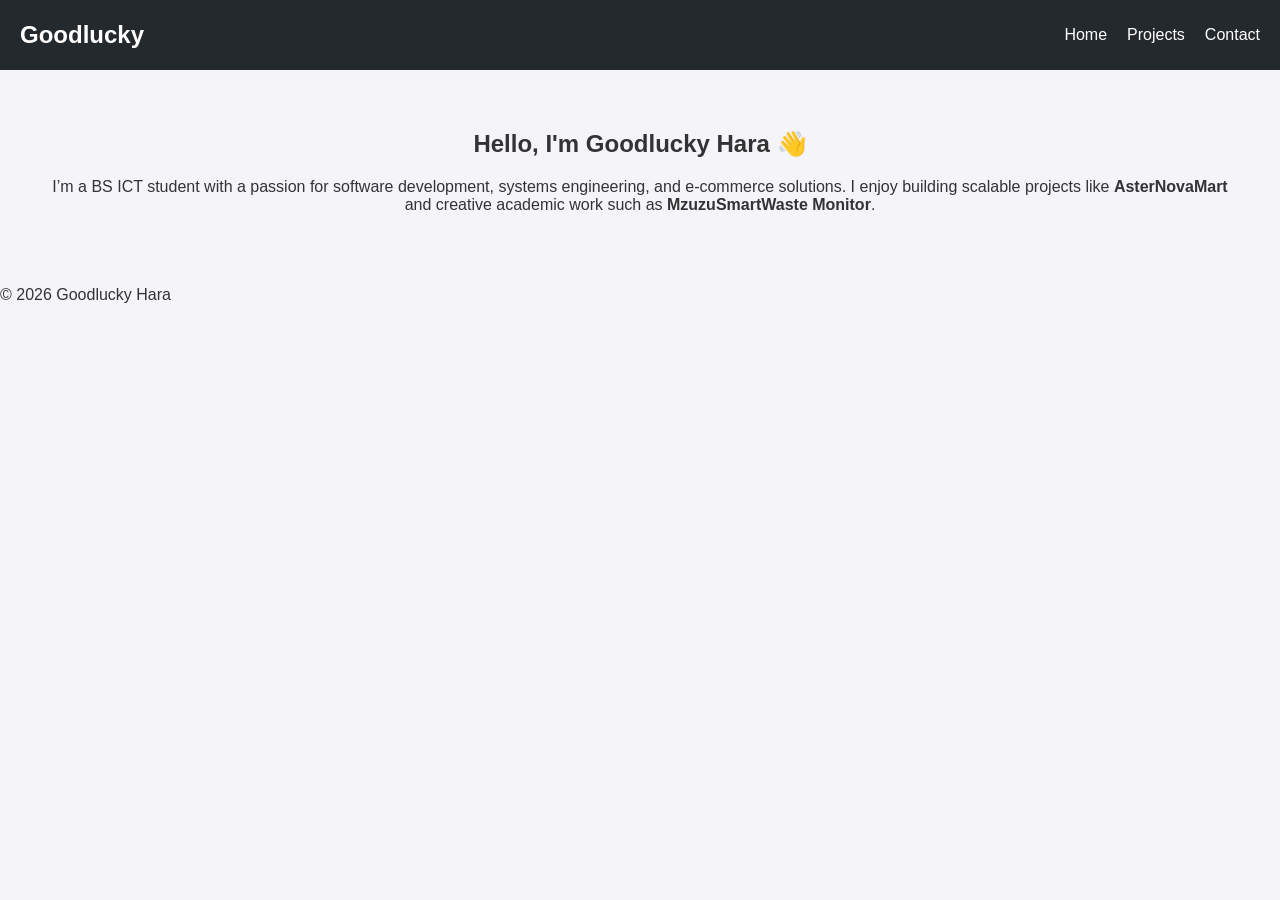
==== about.html @ ff60f9ea "Initial Portfolio commit" ====
<!DOCTYPE html>
<html lang="en">
<head>
  <meta charset="UTF-8">
  <meta name="viewport" content="width=device-width, initial-scale=1.0">
  <title>About Me</title>
  <link rel="stylesheet" href="assets/css/style.css">
</head>
<body>
  <nav class="navbar">
    <div class="logo">Goodlucky</div>
    <ul class="nav-links" id="navLinks">
      <li><a href="index.html">Home</a></li>
      <li><a href="projects.html">Projects</a></li>
      <li><a href="contact.html">Contact</a></li>
    </ul>
    <div class="hamburger" onclick="toggleMenu()">☰</div>
  </nav>

  <section>
    <h2>Hello, I'm Goodlucky Hara 👋</h2>
    <p>I’m a BS ICT student with a passion for software development, systems engineering, and e‑commerce solutions. I enjoy building scalable projects like <strong>AsterNovaMart</strong> and creative academic work such as <strong>MzuzuSmartWaste Monitor</strong>.</p>
  </section>

  <footer>
    <p>© 2026 Goodlucky Hara</p>
  </footer>

  <script src="js/main.js"></script>
</body>
</html>
---- assets/css/style.css ----
body {
  font-family: 'Segoe UI', sans-serif;
  margin: 0;
  padding: 0;
  background: #f4f4f9;
  color: #333;
}

/* Navbar */
.navbar {
  display: flex;
  justify-content: space-between;
  align-items: center;
  background: #24292e;
  padding: 10px 20px;
}

.logo {
  color: #fff;
  font-size: 1.5rem;
  font-weight: bold;
}

.nav-links {
  list-style: none;
  display: flex;
  gap: 20px;
}

.nav-links li a {
  color: #fff;
  text-decoration: none;
}

.hamburger {
  display: none;
  font-size: 2rem;
  color: #fff;
  cursor: pointer;
}

/* Mobile menu */
@media (max-width: 768px) {
  .nav-links {
    display: none;
    flex-direction: column;
    background: #24292e;
    position: absolute;
    top: 60px;
    right: -250px;
    width: 200px;
    padding: 20px;
    transition: right 0.3s ease-in-out;
  }

  .nav-links.active {
    display: flex;
    right: 0;
  }

  .hamburger {
    display: block;
  }
}

/* Sections */
section {
  padding: 40px;
  text-align: center;
}

button {
  background: #0366d6;
  color: #fff;
  border: none;
  padding: 10px 20px;
  margin-top: 20px;
  cursor: pointer;
  border-radius: 5px;
}

button:hover {
  background: #0053a6;
}

/* Dark mode */
.dark-mode {
  background: #121212;
  color: #f4f4f9;
}

/* Project cards */
.project-grid {
  display: flex;
  gap: 20px;
  justify-content: center;
  flex-wrap: wrap;
}

.project-card {
  background: #fff;
  border: 1px solid #ddd;
  padding: 20px;
  width: 250px;
  border-radius: 8px;
  box-shadow: 0 2px 5px rgba(0,0,0,0.1);
  transition: transform 0.2s, opacity 0.6s ease-out, transform 0.6s ease-out;
  opacity: 0;
  transform: translateY(30px);
}

.project-card:hover {
  transform: scale(1.05);
}

.project-card.visible {
  opacity: 1;
  transform: translateY(0);
}
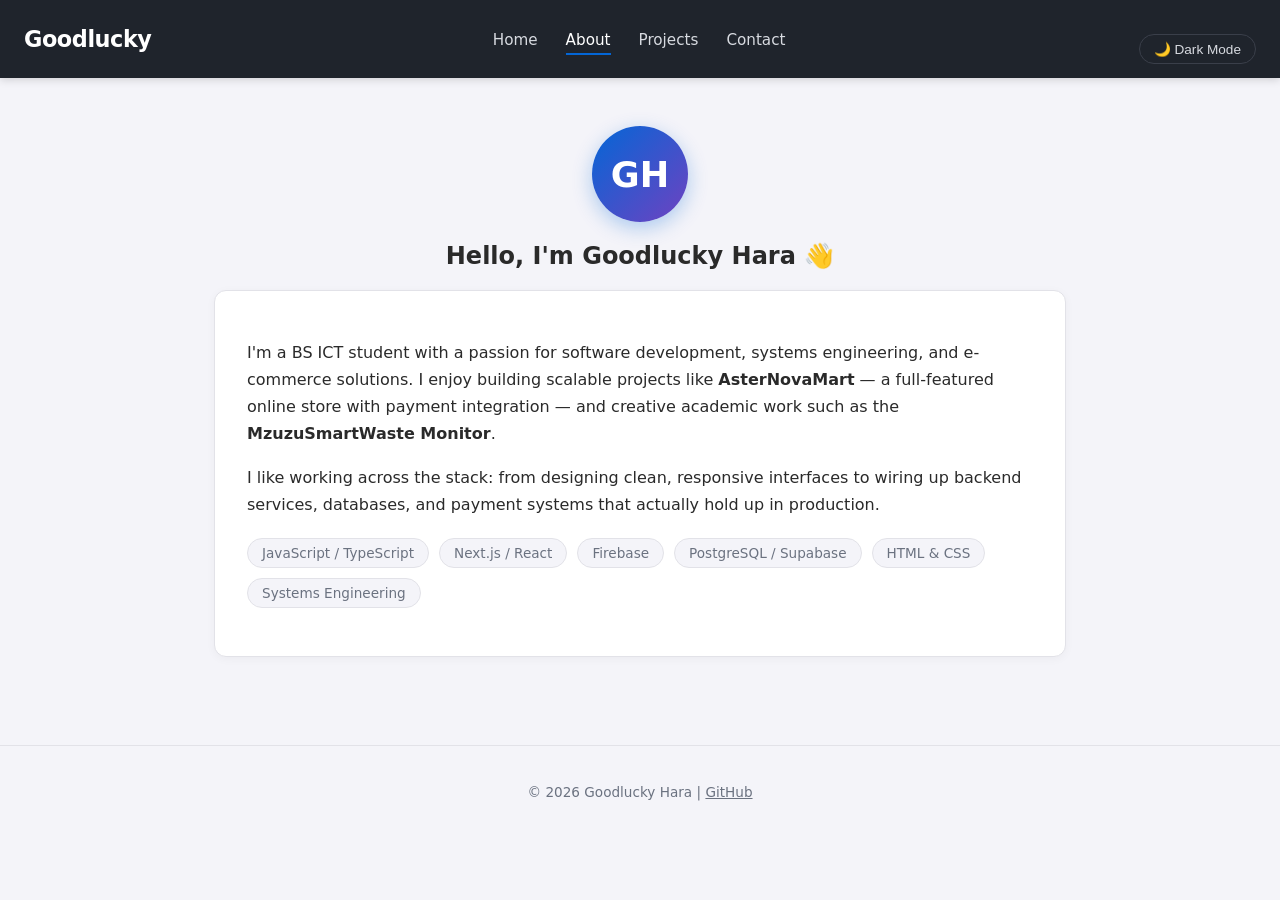
==== commit 2607b6a6: "commit" ====
--- a/about.html
+++ b/about.html
@@ -3,27 +3,45 @@
 <head>
   <meta charset="UTF-8">
   <meta name="viewport" content="width=device-width, initial-scale=1.0">
-  <title>About Me</title>
+  <meta name="description" content="About Goodlucky Hara — BS ICT student passionate about software development, systems engineering, and e-commerce.">
+  <link rel="icon" href="data:image/svg+xml,<svg xmlns=%22http://www.w3.org/2000/svg%22 viewBox=%220 0 100 100%22><rect width=%22100%22 height=%22100%22 rx=%2220%22 fill=%22%230366d6%22/><text x=%2250%22 y=%2268%22 font-size=%2260%22 fill=%22white%22 text-anchor=%22middle%22 font-family=%22sans-serif%22>G</text></svg>">
+  <title>About — Goodlucky Hara</title>
   <link rel="stylesheet" href="assets/css/style.css">
 </head>
 <body>
   <nav class="navbar">
-    <div class="logo">Goodlucky</div>
+    <a href="index.html" class="logo">Goodlucky</a>
     <ul class="nav-links" id="navLinks">
       <li><a href="index.html">Home</a></li>
+      <li><a href="about.html" aria-current="page">About</a></li>
       <li><a href="projects.html">Projects</a></li>
       <li><a href="contact.html">Contact</a></li>
     </ul>
-    <div class="hamburger" onclick="toggleMenu()">☰</div>
+    <div class="navbar-right">
+      <button class="theme-toggle" id="themeToggle" onclick="toggleTheme()">🌙 Dark Mode</button>
+      <button class="hamburger" onclick="toggleMenu()" aria-label="Toggle menu">☰</button>
+    </div>
   </nav>
 
   <section>
+    <div class="avatar">GH</div>
     <h2>Hello, I'm Goodlucky Hara 👋</h2>
-    <p>I’m a BS ICT student with a passion for software development, systems engineering, and e‑commerce solutions. I enjoy building scalable projects like <strong>AsterNovaMart</strong> and creative academic work such as <strong>MzuzuSmartWaste Monitor</strong>.</p>
+    <div class="about-card">
+      <p>I'm a BS ICT student with a passion for software development, systems engineering, and e-commerce solutions. I enjoy building scalable projects like <strong>AsterNovaMart</strong> — a full-featured online store with payment integration — and creative academic work such as the <strong>MzuzuSmartWaste Monitor</strong>.</p>
+      <p>I like working across the stack: from designing clean, responsive interfaces to wiring up backend services, databases, and payment systems that actually hold up in production.</p>
+      <ul class="skills-list">
+        <li>JavaScript / TypeScript</li>
+        <li>Next.js / React</li>
+        <li>Firebase</li>
+        <li>PostgreSQL / Supabase</li>
+        <li>HTML &amp; CSS</li>
+        <li>Systems Engineering</li>
+      </ul>
+    </div>
   </section>
 
   <footer>
-    <p>© 2026 Goodlucky Hara</p>
+    <p>© 2026 Goodlucky Hara | <a href="https://github.com/Clifford-19" target="_blank" rel="noopener">GitHub</a></p>
   </footer>
 
   <script src="js/main.js"></script>
--- a/assets/css/style.css
+++ b/assets/css/style.css
@@ -1,42 +1,106 @@
+:root {
+  --bg: #f4f4f9;
+  --text: #2a2a2a;
+  --muted: #6b7280;
+  --card-bg: #ffffff;
+  --border: #e2e2e8;
+  --navbar-bg: #1f242c;
+  --accent: #0366d6;
+  --accent-hover: #024ea3;
+}
+
+* { box-sizing: border-box; }
+
 body {
-  font-family: 'Segoe UI', sans-serif;
+  font-family: 'Segoe UI', system-ui, -apple-system, sans-serif;
   margin: 0;
   padding: 0;
-  background: #f4f4f9;
-  color: #333;
-}
+  background: var(--bg);
+  color: var(--text);
+  transition: background 0.3s ease, color 0.3s ease;
+  min-height: 100vh;
+}
+
+body.dark-mode {
+  --bg: #14161a;
+  --text: #f0f0f3;
+  --muted: #a0a4ad;
+  --card-bg: #1e2128;
+  --border: #2c303a;
+  --navbar-bg: #101318;
+}
+
+a { color: var(--accent); }
 
 /* Navbar */
 .navbar {
   display: flex;
   justify-content: space-between;
   align-items: center;
-  background: #24292e;
-  padding: 10px 20px;
+  background: var(--navbar-bg);
+  padding: 14px 24px;
+  position: sticky;
+  top: 0;
+  z-index: 100;
+  box-shadow: 0 2px 8px rgba(0,0,0,0.15);
 }
 
 .logo {
   color: #fff;
-  font-size: 1.5rem;
-  font-weight: bold;
+  font-size: 1.4rem;
+  font-weight: 700;
+  text-decoration: none;
+  letter-spacing: -0.02em;
 }
 
 .nav-links {
   list-style: none;
   display: flex;
-  gap: 20px;
+  gap: 28px;
+  margin: 0;
+  padding: 0;
 }
 
 .nav-links li a {
-  color: #fff;
-  text-decoration: none;
+  color: #d7dae0;
+  text-decoration: none;
+  font-size: 0.95rem;
+  font-weight: 500;
+  padding-bottom: 4px;
+  border-bottom: 2px solid transparent;
+  transition: color 0.2s, border-color 0.2s;
+}
+
+.nav-links li a:hover,
+.nav-links li a[aria-current="page"] {
+  color: #fff;
+  border-bottom-color: var(--accent);
+}
+
+.theme-toggle {
+  background: transparent;
+  border: 1px solid #3a3f4a;
+  color: #d7dae0;
+  border-radius: 20px;
+  padding: 6px 14px;
+  font-size: 0.85rem;
+  cursor: pointer;
+  margin-left: 12px;
+  transition: background 0.2s, border-color 0.2s;
+}
+
+.theme-toggle:hover {
+  background: #2a2f38;
+  border-color: #4a505c;
 }
 
 .hamburger {
   display: none;
-  font-size: 2rem;
+  font-size: 1.8rem;
   color: #fff;
   cursor: pointer;
+  background: none;
+  border: none;
 }
 
 /* Mobile menu */
@@ -44,13 +108,15 @@
   .nav-links {
     display: none;
     flex-direction: column;
-    background: #24292e;
+    background: var(--navbar-bg);
     position: absolute;
     top: 60px;
-    right: -250px;
-    width: 200px;
+    right: -260px;
+    width: 220px;
     padding: 20px;
+    gap: 16px;
     transition: right 0.3s ease-in-out;
+    border-radius: 0 0 0 12px;
   }
 
   .nav-links.active {
@@ -61,59 +127,265 @@
   .hamburger {
     display: block;
   }
+
+  .navbar-right {
+    display: flex;
+    align-items: center;
+  }
+}
+
+.navbar-right {
+  display: flex;
+  align-items: center;
 }
 
 /* Sections */
 section {
-  padding: 40px;
+  padding: 48px 24px;
   text-align: center;
-}
-
-button {
-  background: #0366d6;
+  max-width: 900px;
+  margin: 0 auto;
+}
+
+/* Hero */
+.hero {
+  padding-top: 64px;
+  padding-bottom: 56px;
+}
+
+.avatar {
+  width: 96px;
+  height: 96px;
+  border-radius: 50%;
+  background: linear-gradient(135deg, var(--accent), #6f42c1);
+  color: #fff;
+  display: flex;
+  align-items: center;
+  justify-content: center;
+  font-size: 2.2rem;
+  font-weight: 700;
+  margin: 0 auto 20px;
+  box-shadow: 0 6px 20px rgba(3, 102, 214, 0.3);
+}
+
+.hero h1 {
+  font-size: 2.4rem;
+  margin-bottom: 8px;
+  letter-spacing: -0.02em;
+}
+
+.tagline {
+  color: var(--muted);
+  font-size: 1.05rem;
+  margin-bottom: 24px;
+}
+
+#greeting {
+  font-size: 1.1rem;
+  color: var(--muted);
+  margin-bottom: 20px;
+}
+
+.social-links {
+  display: flex;
+  gap: 16px;
+  justify-content: center;
+  margin-top: 20px;
+  flex-wrap: wrap;
+}
+
+.social-links a {
+  text-decoration: none;
+  color: var(--text);
+  border: 1px solid var(--border);
+  padding: 8px 16px;
+  border-radius: 20px;
+  font-size: 0.9rem;
+  transition: border-color 0.2s, transform 0.2s;
+}
+
+.social-links a:hover {
+  border-color: var(--accent);
+  transform: translateY(-2px);
+}
+
+button, .btn {
+  background: var(--accent);
   color: #fff;
   border: none;
-  padding: 10px 20px;
+  padding: 11px 22px;
   margin-top: 20px;
   cursor: pointer;
-  border-radius: 5px;
-}
-
-button:hover {
-  background: #0053a6;
-}
-
-/* Dark mode */
-.dark-mode {
-  background: #121212;
-  color: #f4f4f9;
+  border-radius: 6px;
+  font-size: 0.95rem;
+  font-weight: 500;
+  text-decoration: none;
+  display: inline-block;
+  transition: background 0.2s, transform 0.15s;
+}
+
+button:hover, .btn:hover {
+  background: var(--accent-hover);
+  transform: translateY(-1px);
+}
+
+/* About page */
+.about-card {
+  background: var(--card-bg);
+  border: 1px solid var(--border);
+  border-radius: 12px;
+  padding: 32px;
+  text-align: left;
+  box-shadow: 0 2px 10px rgba(0,0,0,0.04);
+}
+
+.about-card p {
+  line-height: 1.7;
+  color: var(--text);
+}
+
+.skills-list {
+  display: flex;
+  flex-wrap: wrap;
+  gap: 10px;
+  margin-top: 20px;
+  padding: 0;
+  list-style: none;
+}
+
+.skills-list li {
+  background: var(--bg);
+  border: 1px solid var(--border);
+  padding: 6px 14px;
+  border-radius: 16px;
+  font-size: 0.85rem;
+  color: var(--muted);
 }
 
 /* Project cards */
 .project-grid {
   display: flex;
-  gap: 20px;
+  gap: 24px;
   justify-content: center;
   flex-wrap: wrap;
 }
 
 .project-card {
-  background: #fff;
-  border: 1px solid #ddd;
-  padding: 20px;
-  width: 250px;
-  border-radius: 8px;
-  box-shadow: 0 2px 5px rgba(0,0,0,0.1);
-  transition: transform 0.2s, opacity 0.6s ease-out, transform 0.6s ease-out;
+  background: var(--card-bg);
+  border: 1px solid var(--border);
+  padding: 24px;
+  width: 280px;
+  border-radius: 12px;
+  box-shadow: 0 2px 10px rgba(0,0,0,0.05);
+  transition: transform 0.2s, box-shadow 0.2s, opacity 0.6s ease-out, transform 0.6s ease-out;
   opacity: 0;
   transform: translateY(30px);
+  text-align: left;
 }
 
 .project-card:hover {
-  transform: scale(1.05);
+  transform: scale(1.03);
+  box-shadow: 0 8px 24px rgba(0,0,0,0.1);
 }
 
 .project-card.visible {
   opacity: 1;
   transform: translateY(0);
 }
+
+.project-card h3 {
+  margin-top: 0;
+  margin-bottom: 8px;
+}
+
+.project-card p {
+  color: var(--muted);
+  font-size: 0.92rem;
+  line-height: 1.5;
+}
+
+.tech-tags {
+  display: flex;
+  flex-wrap: wrap;
+  gap: 6px;
+  margin: 12px 0;
+}
+
+.tech-tags span {
+  background: var(--bg);
+  border: 1px solid var(--border);
+  padding: 3px 10px;
+  border-radius: 12px;
+  font-size: 0.75rem;
+  color: var(--muted);
+}
+
+.project-links {
+  display: flex;
+  gap: 10px;
+  margin-top: 14px;
+}
+
+.project-links a {
+  font-size: 0.85rem;
+  text-decoration: none;
+  font-weight: 600;
+}
+
+/* Contact form */
+form {
+  background: var(--card-bg);
+  border: 1px solid var(--border);
+  border-radius: 12px;
+  padding: 32px;
+  max-width: 480px;
+  margin: 0 auto;
+  text-align: left;
+  box-shadow: 0 2px 10px rgba(0,0,0,0.04);
+}
+
+form label {
+  font-size: 0.85rem;
+  font-weight: 600;
+  color: var(--muted);
+}
+
+form input,
+form textarea {
+  width: 100%;
+  padding: 10px 12px;
+  margin-top: 6px;
+  border: 1px solid var(--border);
+  border-radius: 6px;
+  background: var(--bg);
+  color: var(--text);
+  font-family: inherit;
+  font-size: 0.95rem;
+}
+
+form input:focus,
+form textarea:focus {
+  outline: none;
+  border-color: var(--accent);
+}
+
+.form-note {
+  font-size: 0.8rem;
+  color: var(--muted);
+  margin-top: 14px;
+}
+
+/* Footer */
+footer {
+  text-align: center;
+  padding: 24px;
+  color: var(--muted);
+  font-size: 0.85rem;
+  border-top: 1px solid var(--border);
+  margin-top: 40px;
+}
+
+footer a {
+  color: var(--muted);
+  text-decoration: underline;
+}
